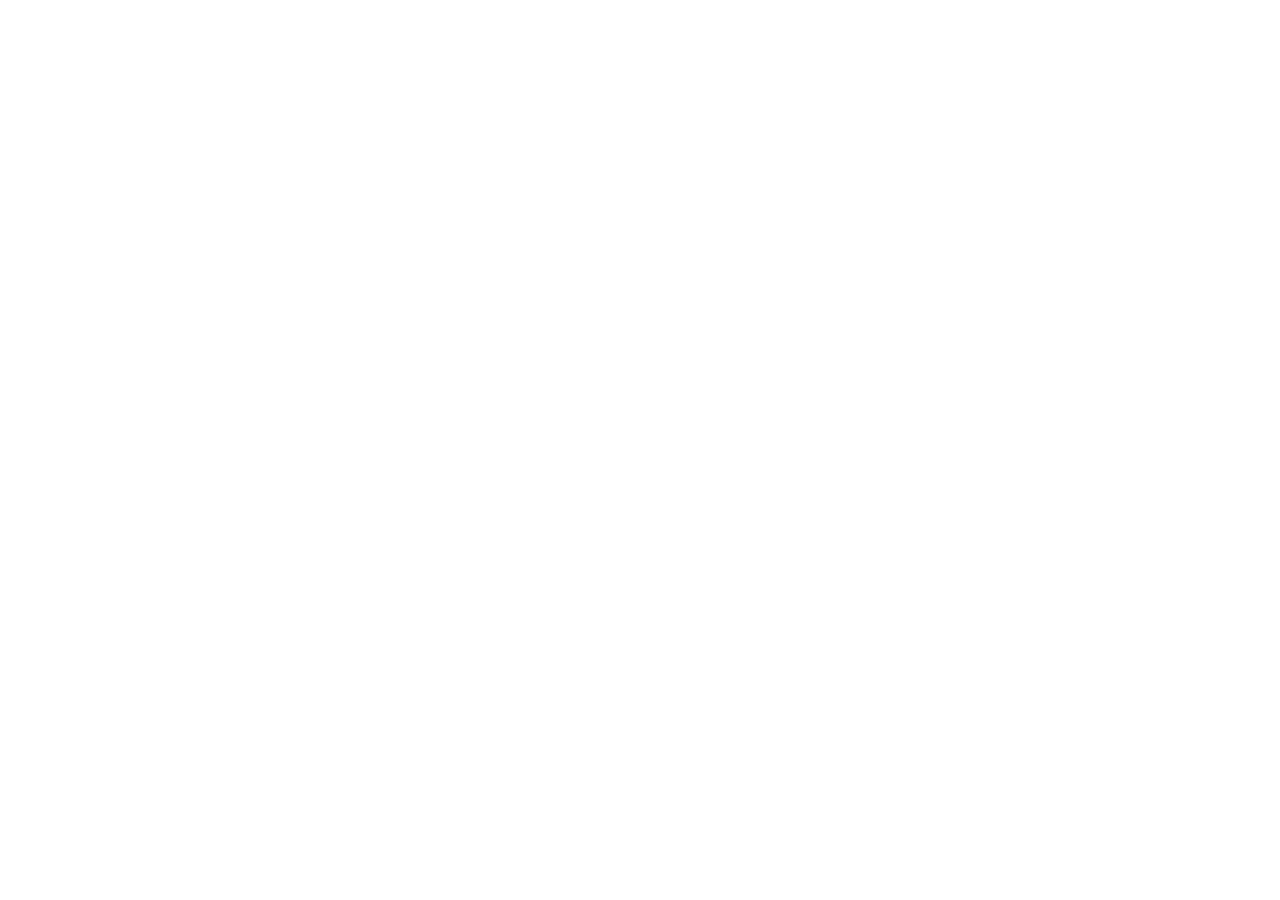
==== index.html @ 7ba695ba "Add files via upload" ====
<!doctype html>
<html lang="pt-BR">
<head>
  <meta charset="utf-8">
  <meta name="viewport" content="width=device-width, initial-scale=1">
  <title>Paróquia São Pedro Apóstolo · Venda das Pedras, Itaboraí</title>
  <meta name="description" content="Paróquia São Pedro Apóstolo, em Venda das Pedras, Itaboraí (RJ). Horários de missas, sacramentos, comunidades, avisos e contato.">
  <meta name="theme-color" content="#13294b">
  <link rel="icon" href="imagens/logo.svg" type="image/svg+xml">
  <link rel="preconnect" href="https://fonts.googleapis.com">
  <link rel="preconnect" href="https://fonts.gstatic.com" crossorigin>
  <link href="https://fonts.googleapis.com/css2?family=Cormorant+Garamond:ital,wght@0,600;0,700;1,600&family=Inter:wght@400;500;600;700&display=swap" rel="stylesheet">
  <link rel="stylesheet" href="assets/estilo.css">
</head>
<body data-pagina="inicio">
  <div id="app"></div>
  <noscript><p style="padding:24px">Ative o JavaScript para ver o site da Paróquia São Pedro Apóstolo. Telefone: (21) 2635-7331.</p></noscript>
  <!-- O conteúdo do site fica no arquivo conteudo.js -->
  <script src="conteudo.js"></script>
  <script src="assets/app.js"></script>
</body>
</html>
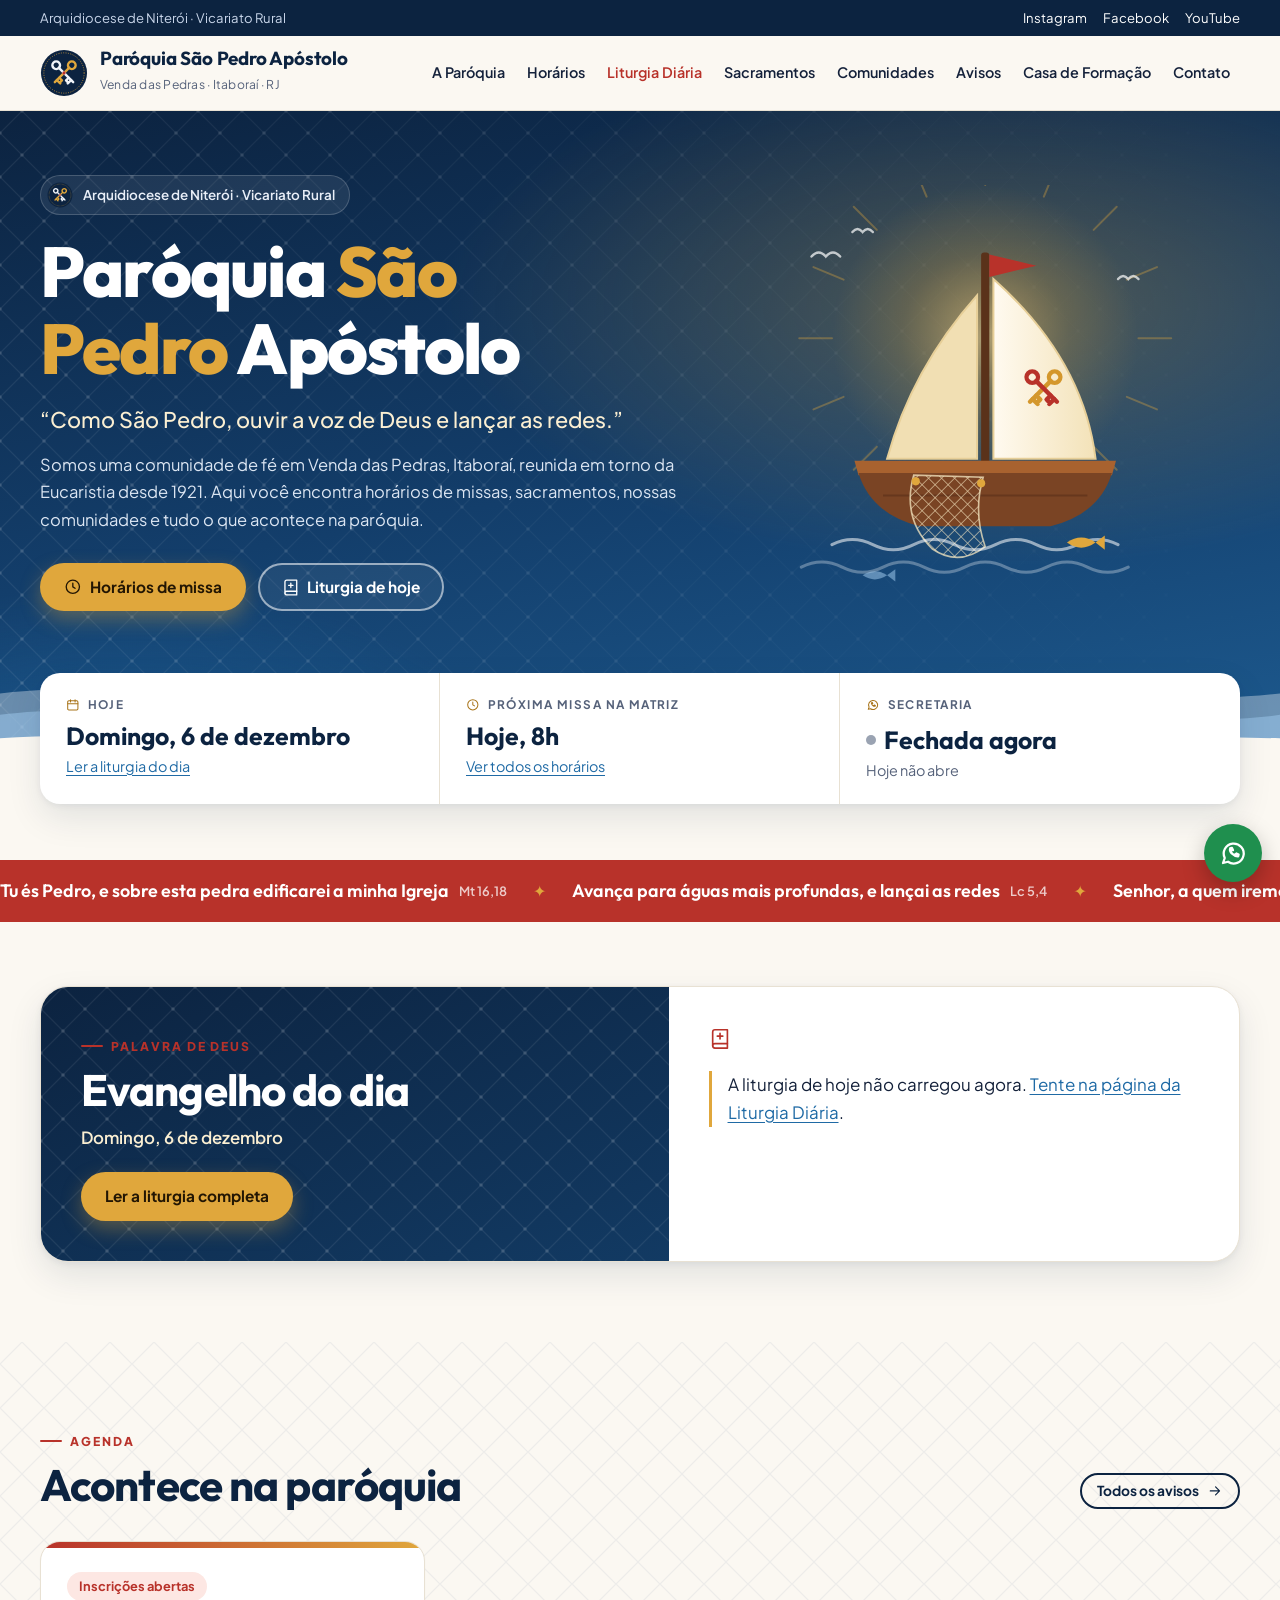
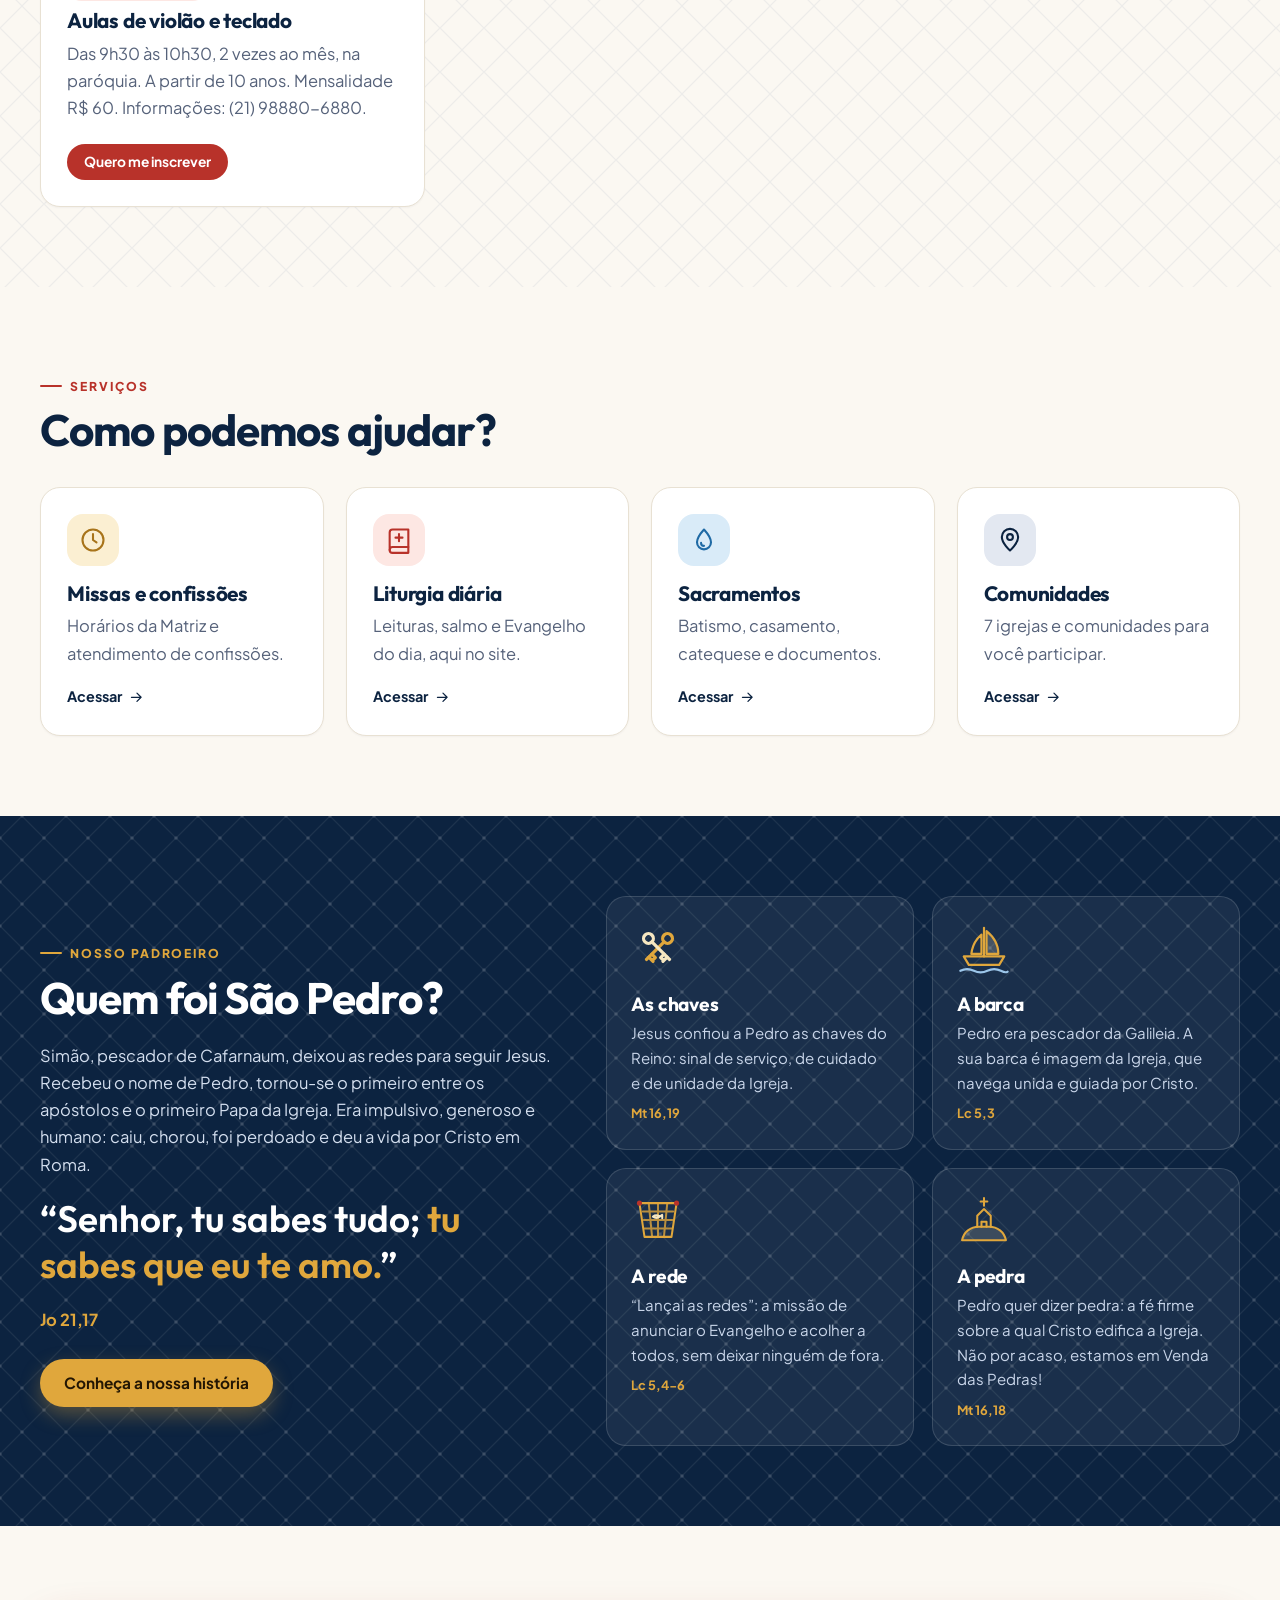
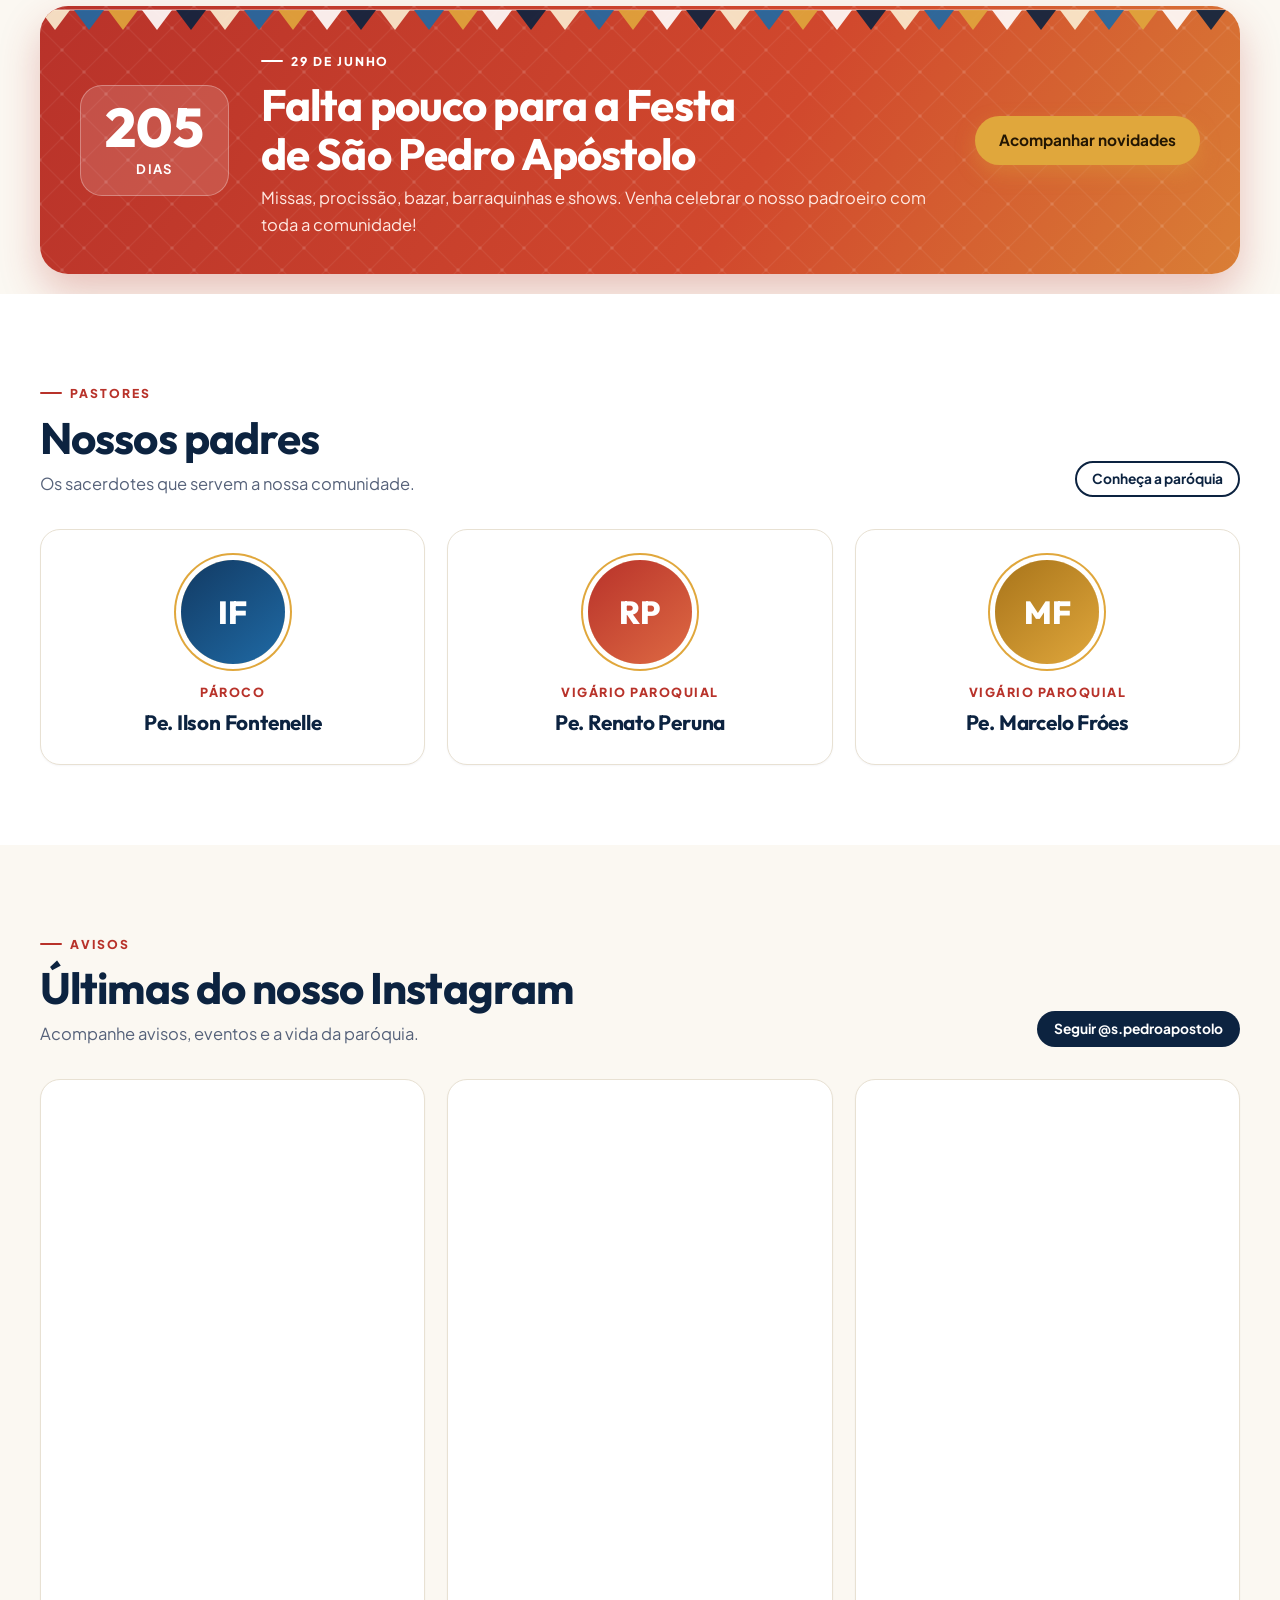
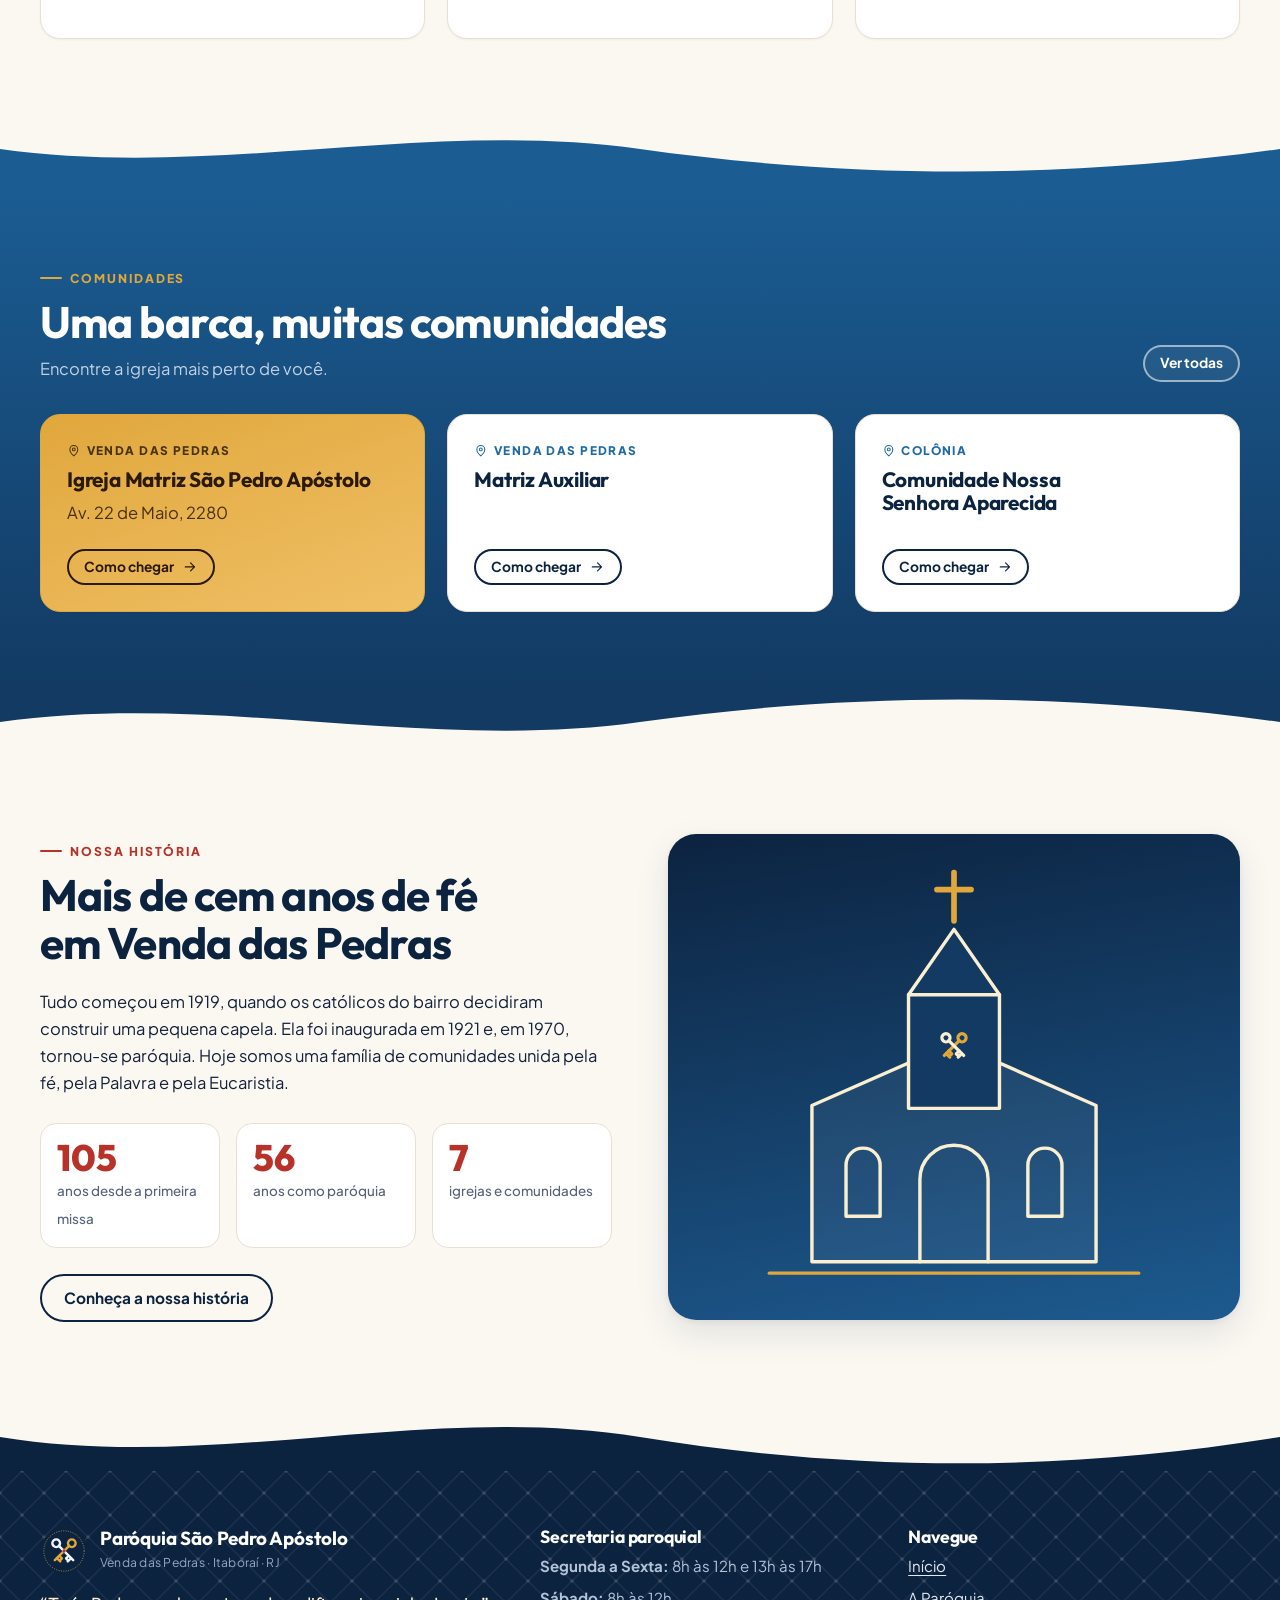
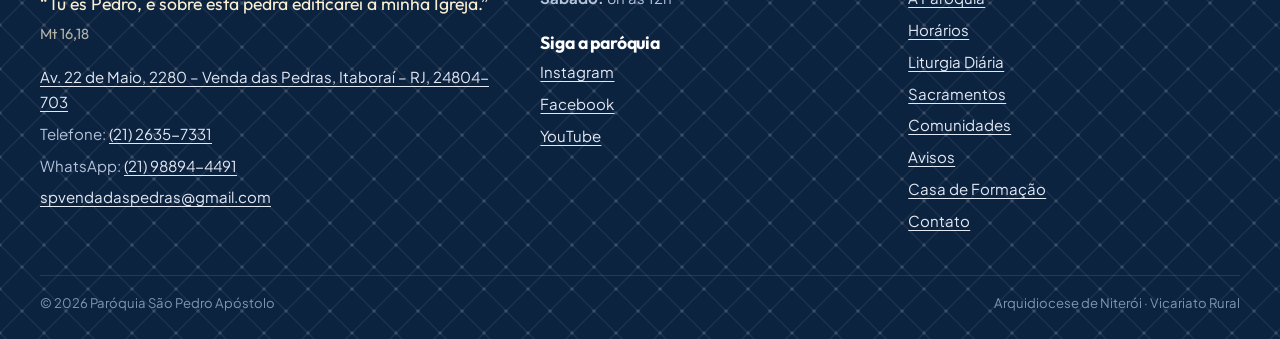
==== commit 1209edc7: "Add files via upload" ====
--- a/index.html
+++ b/index.html
@@ -4,19 +4,19 @@
   <meta charset="utf-8">
   <meta name="viewport" content="width=device-width, initial-scale=1">
   <title>Paróquia São Pedro Apóstolo · Venda das Pedras, Itaboraí</title>
-  <meta name="description" content="Paróquia São Pedro Apóstolo, em Venda das Pedras, Itaboraí (RJ). Horários de missas, sacramentos, comunidades, avisos e contato.">
-  <meta name="theme-color" content="#13294b">
-  <link rel="icon" href="imagens/logo.svg" type="image/svg+xml">
+  <meta name="description" content="Paróquia São Pedro Apóstolo, em Venda das Pedras, Itaboraí (RJ). Horários de missas, liturgia diária, sacramentos, comunidades, avisos e contato.">
+  <meta name="theme-color" content="#0c2340">
+  <link rel="icon" href="logo.svg" type="image/svg+xml">
   <link rel="preconnect" href="https://fonts.googleapis.com">
   <link rel="preconnect" href="https://fonts.gstatic.com" crossorigin>
-  <link href="https://fonts.googleapis.com/css2?family=Cormorant+Garamond:ital,wght@0,600;0,700;1,600&family=Inter:wght@400;500;600;700&display=swap" rel="stylesheet">
-  <link rel="stylesheet" href="assets/estilo.css">
+  <link href="https://fonts.googleapis.com/css2?family=Outfit:wght@500;600;700;800&family=Plus+Jakarta+Sans:wght@400;500;600;700;800&display=swap" rel="stylesheet">
+  <link rel="stylesheet" href="estilo.css">
 </head>
 <body data-pagina="inicio">
   <div id="app"></div>
   <noscript><p style="padding:24px">Ative o JavaScript para ver o site da Paróquia São Pedro Apóstolo. Telefone: (21) 2635-7331.</p></noscript>
   <!-- O conteúdo do site fica no arquivo conteudo.js -->
   <script src="conteudo.js"></script>
-  <script src="assets/app.js"></script>
+  <script src="app.js"></script>
 </body>
 </html>
--- a/estilo.css
+++ b/estilo.css
@@ -0,0 +1,478 @@
+/* Paróquia São Pedro Apóstolo — estilos
+   As cores principais ficam aqui em cima, se quiser mudar a identidade. */
+:root {
+  --noite: #0c2340;      /* azul profundo do mar */
+  --azul: #123a63;
+  --mar: #1f6aa5;
+  --mar-claro: #d9ebf8;
+  --ouro: #e0a73c;       /* chaves de ouro */
+  --ouro-escuro: #a8741a;
+  --ouro-claro: #fbefd2;
+  --vermelho: #b8322a;   /* vermelho dos apóstolos mártires */
+  --vermelho-claro: #fde7e3;
+  --creme: #fbf8f2;
+  --papel: #ffffff;
+  --texto: #14213a;
+  --suave: #56627a;
+  --linha: #e8e1d3;
+  --verde-wpp: #1f8f4e;
+  --raio: 20px;
+  --sombra: 0 2px 6px rgba(12, 35, 64, .06), 0 14px 34px rgba(12, 35, 64, .10);
+  --titulo: "Outfit", system-ui, -apple-system, "Segoe UI", sans-serif;
+  --sans: "Plus Jakarta Sans", system-ui, -apple-system, "Segoe UI", Roboto, sans-serif;
+  --rede: url("data:image/svg+xml,%3Csvg xmlns='http://www.w3.org/2000/svg' width='44' height='44'%3E%3Cpath d='M0 22L22 0L44 22L22 44Z' fill='none' stroke='%23ffffff' stroke-opacity='.07' stroke-width='1.2'/%3E%3Ccircle cx='22' cy='0' r='1.8' fill='%23ffffff' fill-opacity='.14'/%3E%3Ccircle cx='0' cy='22' r='1.8' fill='%23ffffff' fill-opacity='.14'/%3E%3Ccircle cx='44' cy='22' r='1.8' fill='%23ffffff' fill-opacity='.14'/%3E%3Ccircle cx='22' cy='44' r='1.8' fill='%23ffffff' fill-opacity='.14'/%3E%3C/svg%3E");
+  --rede-escura: url("data:image/svg+xml,%3Csvg xmlns='http://www.w3.org/2000/svg' width='44' height='44'%3E%3Cpath d='M0 22L22 0L44 22L22 44Z' fill='none' stroke='%23123a63' stroke-opacity='.06' stroke-width='1.2'/%3E%3C/svg%3E");
+  color-scheme: light;
+}
+
+*, *::before, *::after { box-sizing: border-box; }
+html { scroll-behavior: smooth; -webkit-text-size-adjust: 100%; }
+body {
+  margin: 0; font-family: var(--sans); font-size: 16.5px; line-height: 1.65;
+  color: var(--texto); background: var(--creme);
+}
+img { max-width: 100%; display: block; }
+a { color: var(--mar); text-underline-offset: 3px; }
+a:hover { color: var(--azul); }
+h1, h2, h3, h4 { font-family: var(--titulo); color: var(--noite); line-height: 1.1; margin: 0 0 .45em; letter-spacing: -.01em; text-wrap: balance; }
+h1 { font-size: clamp(2.5rem, 6.4vw, 4.4rem); font-weight: 800; letter-spacing: -.025em; }
+h2 { font-size: clamp(1.85rem, 4vw, 2.75rem); font-weight: 700; letter-spacing: -.02em; }
+h3 { font-size: 1.3rem; font-weight: 700; }
+p { margin: 0 0 1em; }
+:focus-visible { outline: 3px solid var(--ouro); outline-offset: 2px; border-radius: 6px; }
+
+.container { width: min(1200px, 100% - 32px); margin-inline: auto; }
+.pular { position: absolute; left: -999px; top: 8px; background: var(--noite); color: #fff; padding: 8px 14px; border-radius: 8px; z-index: 100; }
+.pular:focus { left: 8px; }
+.destaque-texto { color: var(--ouro); }
+.vermelho-texto { color: var(--vermelho); }
+
+/* ---------- Topo ---------- */
+.faixa { background: var(--noite); color: #c9d6ea; font-size: .82rem; }
+.faixa .container { display: flex; gap: 18px; justify-content: space-between; align-items: center; padding: 7px 0; flex-wrap: wrap; }
+.faixa a { color: #fff; text-decoration: none; }
+.faixa a:hover { color: var(--ouro); }
+.faixa-redes { display: flex; gap: 16px; }
+.faixa .cor-dia { display: inline-flex; align-items: center; gap: 6px; }
+
+.topo {
+  position: sticky; top: 0; z-index: 50;
+  background: rgba(251, 248, 242, .92); backdrop-filter: saturate(1.5) blur(12px);
+  border-bottom: 1px solid var(--linha);
+}
+.topo .container { display: flex; align-items: center; justify-content: space-between; gap: 28px; min-height: 74px; }
+.marca { display: flex; align-items: center; gap: 12px; text-decoration: none; color: var(--noite); }
+.marca img { width: 48px; height: 48px; transition: transform .4s ease; }
+.marca:hover img { transform: rotate(-12deg) scale(1.05); }
+.marca strong { font-family: var(--titulo); font-size: 1.18rem; font-weight: 700; line-height: 1.05; display: block; white-space: nowrap; letter-spacing: -.01em; }
+.marca span { font-size: .76rem; color: var(--suave); letter-spacing: .02em; }
+
+.menu { display: flex; gap: 2px; list-style: none; margin: 0; padding: 0; }
+.menu a {
+  display: block; white-space: nowrap; padding: 8px 10px; border-radius: 999px;
+  color: var(--texto); text-decoration: none; font-weight: 600; font-size: .9rem;
+  transition: background .2s ease, color .2s ease;
+}
+.menu a:hover { background: var(--ouro-claro); color: var(--noite); }
+.menu a[aria-current="page"] { background: var(--noite); color: #fff; }
+.menu a.menu-liturgia { color: var(--vermelho); }
+.menu a.menu-liturgia[aria-current="page"] { background: var(--vermelho); color: #fff; }
+.menu-botao {
+  display: none; border: 1px solid var(--linha); background: var(--papel); color: var(--noite);
+  border-radius: 12px; padding: 9px 14px; font: inherit; font-weight: 700; cursor: pointer;
+}
+@media (max-width: 1240px) {
+  .menu-botao { display: inline-flex; gap: 8px; align-items: center; }
+  .menu {
+    position: absolute; left: 0; right: 0; top: 100%; flex-direction: column; gap: 0; padding: 8px 16px 18px;
+    background: var(--creme); border-bottom: 1px solid var(--linha); box-shadow: 0 16px 28px rgba(12, 35, 64, .12); display: none;
+  }
+  .menu.aberto { display: flex; }
+  .menu a { padding: 12px 14px; border-radius: 12px; }
+}
+@media (max-width: 720px) { .faixa-redes { display: none; } }
+
+/* ---------- Botões ---------- */
+.botoes { display: flex; flex-wrap: wrap; gap: 12px; }
+.botao {
+  display: inline-flex; align-items: center; justify-content: center; gap: 8px;
+  padding: 13px 22px; border-radius: 999px; font-weight: 700; text-decoration: none; font-family: var(--sans);
+  border: 2px solid transparent; transition: transform .18s ease, background .18s ease, box-shadow .18s ease;
+  font-size: .96rem; line-height: 1.2; cursor: pointer;
+}
+.botao:hover { transform: translateY(-2px); }
+.botao-ouro { background: var(--ouro); color: #231603; box-shadow: 0 8px 20px rgba(224, 167, 60, .35); }
+.botao-ouro:hover { background: #ebb554; color: #231603; }
+.botao-claro { border-color: rgba(255, 255, 255, .55); color: #fff; background: rgba(255, 255, 255, .06); }
+.botao-claro:hover { background: rgba(255, 255, 255, .16); color: #fff; }
+.botao-azul { background: var(--noite); color: #fff; }
+.botao-azul:hover { background: var(--azul); color: #fff; }
+.botao-vermelho { background: var(--vermelho); color: #fff; }
+.botao-vermelho:hover { background: #9f2a23; color: #fff; }
+.botao-linha { border-color: var(--noite); color: var(--noite); background: transparent; }
+.botao-linha:hover { background: var(--noite); color: #fff; }
+.botao-wpp { background: var(--verde-wpp); color: #fff; }
+.botao-wpp:hover { background: #18773f; color: #fff; }
+.botao-pequeno { padding: 8px 15px; font-size: .86rem; }
+.icone { width: 1.15em; height: 1.15em; flex: none; }
+
+/* ---------- Capa (home) ---------- */
+.capa {
+  position: relative; overflow: hidden; color: #fff; isolation: isolate;
+  background:
+    radial-gradient(900px 420px at 78% 30%, rgba(224, 167, 60, .30), transparent 62%),
+    radial-gradient(700px 400px at 10% 110%, rgba(31, 106, 165, .55), transparent 60%),
+    linear-gradient(170deg, var(--noite) 0%, #133e6b 55%, #1d5a8f 100%);
+}
+.capa::before { content: ""; position: absolute; inset: 0; background-image: var(--rede); z-index: -1; mask-image: linear-gradient(90deg, #000 0%, rgba(0,0,0,.35) 60%, transparent 100%); }
+.capa-foto { position: absolute; inset: 0; width: 100%; height: 100%; object-fit: cover; opacity: .32; z-index: -2; }
+.capa .container { position: relative; display: grid; grid-template-columns: 1.1fr .9fr; gap: 24px; align-items: center; padding: 64px 0 150px; }
+.capa h1 { color: #fff; margin-bottom: .2em; }
+.capa h1 em { font-style: normal; color: var(--ouro); }
+.selo {
+  display: inline-flex; align-items: center; gap: 10px; margin-bottom: 18px;
+  background: rgba(255, 255, 255, .08); border: 1px solid rgba(255, 255, 255, .18);
+  padding: 6px 14px 6px 6px; border-radius: 999px; font-size: .84rem; font-weight: 600; color: #e9eff8;
+}
+.selo img { width: 26px; height: 26px; }
+.capa .frase { font-size: clamp(1.1rem, 2.1vw, 1.35rem); color: var(--ouro-claro); font-weight: 500; margin-bottom: 14px; }
+.capa .frase cite { font-style: normal; font-size: .8em; opacity: .75; margin-left: 6px; }
+.capa .texto { max-width: 54ch; color: #dbe5f2; margin-bottom: 30px; }
+.capa-arte { justify-self: center; width: min(470px, 100%); }
+.barca { transform-origin: 50% 80%; animation: balanco 7s ease-in-out infinite; }
+.peixe-pulo { animation: pulo 5s ease-in-out infinite; transform-origin: center; }
+@keyframes balanco { 0%, 100% { transform: translateY(0) rotate(-1.6deg); } 50% { transform: translateY(-8px) rotate(1.6deg); } }
+@keyframes pulo { 0%, 55%, 100% { opacity: 0; transform: translate(0, 18px) rotate(0); } 65% { opacity: 1; } 75% { opacity: 1; transform: translate(26px, -26px) rotate(40deg); } 88% { opacity: 0; transform: translate(52px, 10px) rotate(90deg); } }
+@media (max-width: 860px) {
+  .capa .container { grid-template-columns: 1fr; padding: 40px 0 130px; }
+  .capa-arte { order: -1; width: min(300px, 80%); margin-bottom: -10px; }
+}
+
+/* Ondas */
+.ondas { position: absolute; left: 0; right: 0; bottom: -1px; height: 120px; overflow: hidden; pointer-events: none; }
+.ondas svg { position: absolute; bottom: 0; width: 200%; height: 100%; }
+.ondas .o1 { animation: mar 18s linear infinite; opacity: .35; }
+.ondas .o2 { animation: mar 12s linear infinite reverse; opacity: .55; bottom: -6px; }
+.ondas .o3 { animation: mar 24s linear infinite; bottom: -14px; }
+@keyframes mar { from { transform: translateX(0); } to { transform: translateX(-50%); } }
+.divisor { display: block; width: 100%; height: 60px; }
+.divisor.virado { transform: scaleY(-1); }
+
+/* ---------- Hoje na paróquia ---------- */
+.hoje {
+  position: relative; z-index: 3; margin-top: -88px;
+  background: var(--papel); border-radius: var(--raio); box-shadow: var(--sombra);
+  display: grid; grid-template-columns: repeat(3, 1fr); overflow: hidden;
+}
+.hoje > div { padding: 22px 26px; border-right: 1px solid var(--linha); position: relative; }
+.hoje > div:last-child { border-right: 0; }
+.hoje .rotulo { font-size: .74rem; text-transform: uppercase; letter-spacing: .12em; color: var(--suave); font-weight: 700; display: flex; align-items: center; gap: 8px; }
+.hoje .valor { font-family: var(--titulo); font-size: 1.55rem; font-weight: 700; color: var(--noite); line-height: 1.2; margin: 6px 0 4px; }
+.hoje .detalhe { color: var(--suave); font-size: .9rem; }
+.hoje .rotulo .icone { color: var(--ouro-escuro); }
+.status { display: inline-flex; align-items: center; gap: 8px; }
+.status::before { content: ""; width: 10px; height: 10px; border-radius: 50%; background: #9aa3b2; flex: none; }
+.status.aberta { color: var(--verde-wpp); }
+.status.aberta::before { background: var(--verde-wpp); box-shadow: 0 0 0 5px rgba(31, 143, 78, .16); animation: pulsar 2s ease-in-out infinite; }
+@keyframes pulsar { 50% { box-shadow: 0 0 0 9px rgba(31, 143, 78, 0); } }
+.bolinha-cor { width: 12px; height: 12px; border-radius: 50%; display: inline-block; border: 1px solid rgba(0, 0, 0, .15); flex: none; }
+@media (max-width: 820px) {
+  .hoje { grid-template-columns: 1fr; }
+  .hoje > div { border-right: 0; border-bottom: 1px solid var(--linha); }
+  .hoje > div:last-child { border-bottom: 0; }
+}
+
+/* Faixa de versículos */
+.versos { background: var(--vermelho); color: #fff; overflow: hidden; margin-top: 56px; position: relative; }
+.versos-trilho { display: flex; width: max-content; animation: rolar 60s linear infinite; }
+.versos:hover .versos-trilho { animation-play-state: paused; }
+.versos-trilho span { white-space: nowrap; padding: 16px 0; font-family: var(--titulo); font-weight: 600; font-size: 1.12rem; display: inline-flex; align-items: center; gap: 10px; }
+.versos-trilho small { font-family: var(--sans); font-weight: 600; opacity: .75; font-size: .8rem; }
+.versos-trilho .sep { color: var(--ouro); padding: 0 26px; font-size: 1rem; }
+@keyframes rolar { to { transform: translateX(-50%); } }
+
+/* ---------- Seções ---------- */
+.secao { padding: 80px 0; position: relative; }
+.secao-branca { background: var(--papel); }
+.secao-rede { background-color: var(--creme); background-image: var(--rede-escura); }
+.secao-noite { background: var(--noite); color: #d3deee; isolation: isolate; overflow: hidden; }
+.secao-noite::before { content: ""; position: absolute; inset: 0; background-image: var(--rede); z-index: -1; }
+.secao-noite h2, .secao-noite h3 { color: #fff; }
+.secao-mar { background: linear-gradient(180deg, #1b5d93 0%, var(--azul) 100%); color: #dbe7f5; }
+.secao-mar h2, .secao-mar h3 { color: #fff; }
+.cabecalho-secao { display: flex; justify-content: space-between; align-items: end; gap: 16px; margin-bottom: 32px; flex-wrap: wrap; }
+.cabecalho-secao h2 { margin: 0; }
+.cabecalho-secao p { margin: 8px 0 0; color: var(--suave); max-width: 60ch; }
+.secao-noite .cabecalho-secao p, .secao-mar .cabecalho-secao p { color: #c2d1e6; }
+.olho { display: inline-flex; align-items: center; gap: 8px; font-size: .76rem; letter-spacing: .16em; text-transform: uppercase; font-weight: 800; color: var(--vermelho); margin-bottom: 10px; }
+.olho::before { content: ""; width: 22px; height: 2px; background: currentColor; border-radius: 2px; }
+.secao-noite .olho, .secao-mar .olho { color: var(--ouro); }
+
+.grade { display: grid; gap: 22px; }
+.grade-2 { grid-template-columns: repeat(2, 1fr); }
+.grade-3 { grid-template-columns: repeat(3, 1fr); }
+.grade-4 { grid-template-columns: repeat(4, 1fr); }
+@media (max-width: 1000px) { .grade-4, .grade-3 { grid-template-columns: repeat(2, 1fr); } }
+@media (max-width: 640px) { .grade-2, .grade-3, .grade-4 { grid-template-columns: 1fr; } }
+
+.cartao {
+  background: var(--papel); border: 1px solid var(--linha); border-radius: var(--raio);
+  padding: 26px; box-shadow: 0 1px 2px rgba(12, 35, 64, .04);
+  display: flex; flex-direction: column; gap: 8px; position: relative;
+  transition: transform .22s ease, box-shadow .22s ease, border-color .22s ease;
+}
+.cartao h3 { margin: 0; }
+.cartao p { margin: 0; color: var(--suave); }
+.cartao .botoes { margin-top: auto; padding-top: 14px; }
+
+/* Ícones coloridos */
+.simbolo { width: 52px; height: 52px; border-radius: 16px; display: grid; place-items: center; margin-bottom: 8px; flex: none; }
+.simbolo svg { width: 28px; height: 28px; }
+.tom-ouro { background: var(--ouro-claro); color: var(--ouro-escuro); }
+.tom-vermelho { background: var(--vermelho-claro); color: var(--vermelho); }
+.tom-mar { background: var(--mar-claro); color: var(--mar); }
+.tom-noite { background: #e3e8f1; color: var(--noite); }
+
+/* Destaques */
+.destaque { overflow: hidden; padding-top: 30px; }
+.destaque::before { content: ""; position: absolute; left: 0; right: 0; top: 0; height: 6px; background: linear-gradient(90deg, var(--vermelho), var(--ouro)); }
+.destaque .quando { align-self: flex-start; font-weight: 700; color: var(--vermelho); background: var(--vermelho-claro); font-size: .8rem; padding: 4px 12px; border-radius: 999px; }
+.destaque:hover { transform: translateY(-4px); box-shadow: var(--sombra); }
+
+/* Atalhos */
+.atalho { text-decoration: none; color: inherit; overflow: hidden; }
+.atalho::after {
+  content: ""; position: absolute; right: -30px; bottom: -30px; width: 110px; height: 110px; border-radius: 50%;
+  background: var(--ouro-claro); opacity: 0; transform: scale(.6); transition: all .3s ease;
+}
+.atalho:hover { transform: translateY(-4px); box-shadow: var(--sombra); border-color: var(--ouro); color: inherit; }
+.atalho:hover::after { opacity: .7; transform: scale(1); }
+.atalho .seta { color: var(--noite); font-weight: 700; font-size: .9rem; margin-top: auto; padding-top: 10px; display: inline-flex; gap: 6px; align-items: center; position: relative; z-index: 1; }
+.atalho .seta .icone { transition: transform .2s ease; }
+.atalho:hover .seta .icone { transform: translateX(4px); }
+
+/* Evangelho do dia */
+.evangelho {
+  display: grid; grid-template-columns: 1.1fr 1fr; gap: 0; border-radius: 28px; overflow: hidden;
+  background: var(--papel); box-shadow: var(--sombra); border: 1px solid var(--linha);
+}
+.evangelho-lado {
+  background: linear-gradient(160deg, var(--noite), var(--azul)); color: #dbe5f2; padding: 40px; position: relative; isolation: isolate;
+}
+.evangelho-lado::before { content: ""; position: absolute; inset: 0; background-image: var(--rede); z-index: -1; }
+.evangelho-lado h2 { color: #fff; margin-bottom: 10px; }
+.evangelho-lado .liturgia-nome { font-size: 1.05rem; color: var(--ouro-claro); font-weight: 600; }
+.evangelho-texto { padding: 40px; display: flex; flex-direction: column; gap: 12px; }
+.evangelho-texto .ref { font-family: var(--titulo); font-weight: 700; font-size: 1.2rem; color: var(--vermelho); }
+.evangelho-texto blockquote { margin: 0; font-size: 1.06rem; color: var(--texto); border-left: 3px solid var(--ouro); padding-left: 16px; }
+.cor-tag { display: inline-flex; align-items: center; gap: 8px; background: rgba(255, 255, 255, .1); border: 1px solid rgba(255, 255, 255, .2); padding: 4px 12px; border-radius: 999px; font-size: .82rem; font-weight: 600; color: #fff; }
+@media (max-width: 860px) { .evangelho { grid-template-columns: 1fr; } .evangelho-lado, .evangelho-texto { padding: 28px; } }
+
+/* Símbolos de São Pedro */
+.simbolos { display: grid; grid-template-columns: .9fr 1.1fr; gap: 48px; align-items: center; }
+.simbolos-grade { display: grid; grid-template-columns: repeat(2, 1fr); gap: 18px; }
+.simbolo-cartao {
+  background: rgba(255, 255, 255, .06); border: 1px solid rgba(255, 255, 255, .14); border-radius: var(--raio);
+  padding: 24px; transition: transform .25s ease, background .25s ease;
+}
+.simbolo-cartao:hover { transform: translateY(-4px); background: rgba(255, 255, 255, .1); }
+.simbolo-cartao svg { width: 54px; height: 54px; margin-bottom: 12px; }
+.simbolo-cartao h3 { font-size: 1.2rem; margin-bottom: 6px; }
+.simbolo-cartao p { margin: 0; font-size: .94rem; color: #c9d6ea; }
+.simbolo-cartao cite { display: block; margin-top: 8px; font-style: normal; font-size: .8rem; color: var(--ouro); font-weight: 700; }
+.citacao-grande { font-family: var(--titulo); font-size: clamp(1.6rem, 3.2vw, 2.3rem); font-weight: 600; line-height: 1.25; color: #fff; margin: 18px 0; }
+.citacao-grande span { color: var(--ouro); }
+@media (max-width: 900px) { .simbolos { grid-template-columns: 1fr; gap: 28px; } }
+@media (max-width: 520px) { .simbolos-grade { grid-template-columns: 1fr; } }
+
+/* Contagem da festa */
+.festa {
+  display: grid; grid-template-columns: auto 1fr auto; gap: 32px; align-items: center;
+  background: linear-gradient(120deg, var(--vermelho) 0%, #d1482d 60%, var(--ouro) 130%);
+  color: #fff; border-radius: 28px; padding: 36px 40px; position: relative; overflow: hidden; isolation: isolate;
+  box-shadow: 0 18px 40px rgba(184, 50, 42, .28);
+}
+.festa::before { content: ""; position: absolute; inset: 0; background-image: var(--rede); z-index: -1; opacity: .8; }
+.festa h2 { color: #fff; margin-bottom: 6px; }
+.festa p { margin: 0; color: #ffe9e2; }
+.festa-numero { text-align: center; background: rgba(255, 255, 255, .14); border: 1px solid rgba(255, 255, 255, .3); border-radius: 22px; padding: 14px 24px; min-width: 140px; }
+.festa-numero strong { display: block; font-family: var(--titulo); font-size: 3.4rem; font-weight: 800; line-height: 1; }
+.festa-numero span { font-size: .82rem; font-weight: 700; text-transform: uppercase; letter-spacing: .1em; }
+.festa-bandeirinhas { position: absolute; top: 0; left: 0; right: 0; height: 26px; z-index: -1; }
+@media (max-width: 860px) { .festa { grid-template-columns: 1fr; text-align: center; padding: 40px 24px 28px; } .festa .botoes { justify-content: center; } .festa-numero { justify-self: center; } }
+
+/* Comunidades */
+.comunidade .bairro { font-size: .74rem; text-transform: uppercase; letter-spacing: .12em; font-weight: 800; color: var(--mar); display: inline-flex; gap: 6px; align-items: center; }
+.comunidade:hover { transform: translateY(-4px); box-shadow: var(--sombra); }
+.secao-mar .cartao h3 { color: var(--noite); }
+.comunidade.principal { background: linear-gradient(160deg, var(--ouro) 0%, #f0c066 100%); border-color: var(--ouro); }
+.comunidade.principal h3 { color: #2a1903; }
+.comunidade.principal p, .comunidade.principal .bairro { color: #4a3209; }
+.comunidade.principal .botao-linha { border-color: #2a1903; color: #2a1903; }
+.comunidade.principal .botao-linha:hover { background: #2a1903; color: #fff; }
+
+/* Clero */
+.pessoa { align-items: center; text-align: center; padding: 30px 22px; }
+.pessoa:hover { transform: translateY(-4px); box-shadow: var(--sombra); }
+.avatar {
+  width: 104px; height: 104px; border-radius: 50%; display: grid; place-items: center; margin-bottom: 10px;
+  font-family: var(--titulo); font-size: 2rem; font-weight: 800; color: #fff; overflow: hidden; flex: none;
+  background: linear-gradient(140deg, var(--azul), var(--mar)); box-shadow: 0 0 0 5px var(--papel), 0 0 0 7px var(--ouro);
+}
+.pessoa:nth-child(3n+2) .avatar { background: linear-gradient(140deg, var(--vermelho), #de6a43); }
+.pessoa:nth-child(3n+3) .avatar { background: linear-gradient(140deg, var(--ouro-escuro), var(--ouro)); }
+.avatar img { width: 100%; height: 100%; object-fit: cover; }
+.pessoa .cargo { font-size: .78rem; text-transform: uppercase; letter-spacing: .12em; font-weight: 800; color: var(--vermelho); }
+.chips { display: flex; flex-wrap: wrap; gap: 10px; list-style: none; padding: 0; margin: 0; }
+.chips li { background: var(--papel); border: 1px solid var(--linha); border-radius: 999px; padding: 9px 18px; font-weight: 600; display: inline-flex; align-items: center; gap: 8px; }
+.chips li::before { content: ""; width: 8px; height: 8px; border-radius: 50%; background: var(--ouro); }
+
+/* Instagram */
+.insta-grade { display: grid; grid-template-columns: repeat(3, 1fr); gap: 22px; }
+.insta-grade iframe { width: 100%; height: 560px; border: 1px solid var(--linha); border-radius: var(--raio); background: var(--papel); box-shadow: 0 1px 2px rgba(12, 35, 64, .05); }
+@media (max-width: 1000px) { .insta-grade { grid-template-columns: repeat(2, 1fr); } }
+@media (max-width: 640px) { .insta-grade { grid-template-columns: 1fr; } .insta-grade iframe { height: 600px; } }
+
+/* Sobre / números */
+.sobre { display: grid; grid-template-columns: 1fr 1fr; gap: 56px; align-items: center; }
+.numeros { display: grid; grid-template-columns: repeat(3, 1fr); gap: 16px; margin-top: 26px; }
+.numeros div { background: var(--papel); border: 1px solid var(--linha); border-radius: 16px; padding: 16px; }
+.numeros strong { display: block; font-family: var(--titulo); font-size: 2.3rem; font-weight: 800; color: var(--vermelho); line-height: 1; }
+.numeros span { font-size: .84rem; color: var(--suave); font-weight: 500; }
+.moldura { border-radius: 28px; overflow: hidden; aspect-ratio: 4 / 3.4; background: linear-gradient(170deg, var(--noite), #1d5a8f); box-shadow: var(--sombra); position: relative; }
+.moldura img { width: 100%; height: 100%; object-fit: cover; }
+.moldura > svg { width: 100%; height: 100%; }
+@media (max-width: 860px) { .sobre { grid-template-columns: 1fr; gap: 30px; } .numeros strong { font-size: 1.8rem; } }
+
+/* ---------- Páginas internas ---------- */
+.titulo-pagina { background: linear-gradient(165deg, var(--noite) 0%, var(--azul) 100%); color: #d3deee; padding: 56px 0 110px; position: relative; overflow: hidden; isolation: isolate; }
+.titulo-pagina::before { content: ""; position: absolute; inset: 0; background-image: var(--rede); z-index: -1; }
+.titulo-pagina .marca-dagua { position: absolute; right: -40px; top: 50%; transform: translateY(-58%) rotate(-12deg); width: 300px; opacity: .13; z-index: -1; }
+.titulo-pagina h1 { color: #fff; font-size: clamp(2.3rem, 5.4vw, 3.6rem); margin-bottom: 10px; }
+.titulo-pagina p { margin: 0; max-width: 62ch; font-size: 1.05rem; }
+.migalha { font-size: .84rem; margin-bottom: 12px; color: var(--ouro); font-weight: 600; }
+.migalha a { color: var(--ouro-claro); }
+.titulo-pagina .ondas { height: 80px; }
+
+.horarios { list-style: none; margin: 0; padding: 0; background: var(--papel); border: 1px solid var(--linha); border-radius: var(--raio); overflow: hidden; }
+.horarios li { display: flex; justify-content: space-between; gap: 16px; padding: 15px 22px; border-bottom: 1px solid var(--linha); align-items: center; }
+.horarios li:last-child { border-bottom: 0; }
+.horarios .dia { font-weight: 700; }
+.horarios .horas { display: flex; gap: 8px; flex-wrap: wrap; justify-content: flex-end; }
+.horarios .hora { background: var(--ouro-claro); color: #5b3d06; border-radius: 999px; padding: 4px 13px; font-weight: 700; font-size: .9rem; font-variant-numeric: tabular-nums; }
+.horarios li.hoje-dia { background: #fff7e8; box-shadow: inset 5px 0 0 var(--ouro); }
+.horarios li.hoje-dia .dia::after { content: "hoje"; margin-left: 10px; font-size: .7rem; text-transform: uppercase; letter-spacing: .08em; background: var(--vermelho); color: #fff; padding: 3px 9px; border-radius: 999px; vertical-align: middle; }
+
+.lista { margin: 0; padding-left: 1.2em; }
+.lista li { margin-bottom: 7px; }
+.lista li::marker { color: var(--vermelho); }
+.nota { background: var(--ouro-claro); border-radius: 14px; padding: 14px 18px; color: #5b3d06; font-size: .93rem; border-left: 4px solid var(--ouro); }
+
+.tempo { list-style: none; margin: 0; padding: 0; position: relative; }
+.tempo::before { content: ""; position: absolute; left: 44px; top: 8px; bottom: 8px; width: 2px; background: repeating-linear-gradient(180deg, var(--ouro) 0 6px, transparent 6px 12px); }
+.tempo li { display: grid; grid-template-columns: 90px 1fr; gap: 18px; padding-bottom: 22px; position: relative; }
+.tempo .ano { font-family: var(--titulo); font-weight: 800; font-size: 1.15rem; color: #fff; background: var(--noite); text-align: center; position: relative; z-index: 1; height: fit-content; border-radius: 999px; padding: 5px 0; box-shadow: 0 0 0 4px var(--creme); }
+.tempo li:last-child .ano { background: var(--vermelho); }
+.tempo p { margin: 5px 0 0; }
+
+details.sacramento { background: var(--papel); border: 1px solid var(--linha); border-radius: var(--raio); margin-bottom: 14px; overflow: hidden; transition: box-shadow .2s ease; }
+details.sacramento[open] { box-shadow: var(--sombra); border-color: var(--ouro); }
+details.sacramento summary {
+  cursor: pointer; list-style: none; padding: 20px 24px; display: flex; gap: 16px; align-items: center;
+  font-family: var(--titulo); font-size: 1.3rem; font-weight: 700; color: var(--noite);
+}
+details.sacramento summary .simbolo { margin: 0; width: 46px; height: 46px; border-radius: 14px; }
+details.sacramento summary .simbolo svg { width: 24px; height: 24px; }
+details.sacramento summary::-webkit-details-marker { display: none; }
+details.sacramento summary::after { content: "+"; margin-left: auto; font-size: 1.7rem; color: var(--vermelho); line-height: 1; font-weight: 400; }
+details.sacramento[open] summary::after { content: "–"; }
+details.sacramento .corpo { padding: 0 24px 24px 86px; }
+details.sacramento .corpo h4 { margin: 18px 0 6px; font-size: 1rem; color: var(--noite); }
+@media (max-width: 640px) { details.sacramento .corpo { padding: 0 20px 22px; } }
+
+.mapa { width: 100%; height: 400px; border: 0; border-radius: var(--raio); box-shadow: var(--sombra); background: #e6edf5; }
+
+.pix { display: inline-flex; flex-wrap: wrap; align-items: center; gap: 12px; background: rgba(255, 255, 255, .1); border: 1px dashed rgba(255, 255, 255, .4); border-radius: 14px; padding: 12px 16px; }
+.pix code { font-size: 1.05rem; color: #fff; font-family: ui-monospace, Menlo, Consolas, monospace; word-break: break-all; }
+.chamada { text-align: center; }
+.chamada p { max-width: 56ch; margin: 0 auto 20px; }
+
+/* ---------- Liturgia ---------- */
+.lit-controles { display: flex; flex-wrap: wrap; gap: 10px; align-items: center; justify-content: space-between; background: var(--papel); border: 1px solid var(--linha); border-radius: 18px; padding: 12px; box-shadow: var(--sombra); position: relative; z-index: 3; margin-top: -60px; }
+.lit-controles .grupo { display: flex; gap: 8px; align-items: center; flex-wrap: wrap; }
+.lit-controles button, .lit-controles input {
+  font: inherit; font-weight: 600; font-size: .9rem; border: 1px solid var(--linha); background: var(--creme); color: var(--noite);
+  border-radius: 12px; padding: 9px 14px; cursor: pointer;
+}
+.lit-controles button:hover { border-color: var(--ouro); background: var(--ouro-claro); }
+.lit-controles .hoje-btn { background: var(--noite); color: #fff; border-color: var(--noite); }
+.lit-cabeca { display: flex; flex-wrap: wrap; gap: 16px; align-items: center; justify-content: space-between; margin: 36px 0 20px; }
+.lit-cabeca h2 { margin: 6px 0 0; font-size: clamp(1.6rem, 3.4vw, 2.3rem); }
+.lit-cor { display: inline-flex; align-items: center; gap: 8px; font-weight: 700; font-size: .84rem; background: var(--papel); border: 1px solid var(--linha); padding: 5px 13px; border-radius: 999px; }
+.lit-atalhos { display: flex; flex-wrap: wrap; gap: 8px; margin-bottom: 26px; }
+.lit-atalhos a { text-decoration: none; font-weight: 700; font-size: .86rem; color: var(--noite); background: var(--papel); border: 1px solid var(--linha); padding: 7px 14px; border-radius: 999px; }
+.lit-atalhos a:hover { border-color: var(--ouro); background: var(--ouro-claro); }
+.leitura { background: var(--papel); border: 1px solid var(--linha); border-radius: 24px; padding: 34px clamp(22px, 5vw, 48px); margin-bottom: 20px; scroll-margin-top: 100px; position: relative; overflow: hidden; }
+.leitura::before { content: ""; position: absolute; left: 0; top: 0; bottom: 0; width: 6px; background: var(--cor-lit, var(--ouro)); }
+.leitura .tipo { font-size: .74rem; letter-spacing: .16em; text-transform: uppercase; font-weight: 800; color: var(--vermelho); }
+.leitura h3 { font-size: 1.45rem; margin: 6px 0 2px; }
+.leitura .ref { font-weight: 700; color: var(--ouro-escuro); margin-bottom: 16px; display: block; }
+.leitura .texto { font-size: var(--lit-fonte, 1.08rem); line-height: 1.85; max-width: 72ch; white-space: pre-line; }
+.leitura .texto sup { font-size: .62em; color: var(--ouro-escuro); font-weight: 700; margin-right: 2px; }
+.leitura .final { margin-top: 18px; font-weight: 700; color: var(--noite); }
+.leitura .final span { display: block; color: var(--suave); font-weight: 600; }
+.refrao { background: var(--ouro-claro); border-radius: 14px; padding: 14px 18px; font-weight: 700; color: #4b3207; margin-bottom: 16px; font-size: var(--lit-fonte, 1.08rem); }
+.refrao b { color: var(--vermelho); margin-right: 6px; }
+.leitura.evangelho-leitura { background: linear-gradient(180deg, #fffaf0, var(--papel) 140px); border-color: var(--ouro); }
+.oracao { background: var(--noite); color: #dbe5f2; border-radius: 24px; padding: 30px clamp(22px, 5vw, 48px); margin-bottom: 20px; position: relative; overflow: hidden; isolation: isolate; }
+.oracao::before { content: ""; position: absolute; inset: 0; background-image: var(--rede); z-index: -1; }
+.oracao .tipo { color: var(--ouro); font-size: .74rem; letter-spacing: .16em; text-transform: uppercase; font-weight: 800; }
+.oracao p { margin: 10px 0 0; font-size: var(--lit-fonte, 1.08rem); line-height: 1.8; }
+.carregando { display: grid; gap: 14px; }
+.carregando div { height: 18px; border-radius: 8px; background: linear-gradient(90deg, #ece6d9 25%, #f6f2ea 50%, #ece6d9 75%); background-size: 200% 100%; animation: brilho 1.4s infinite; }
+@keyframes brilho { to { background-position: -200% 0; } }
+.lit-fonte { font-size: .8rem; color: var(--suave); margin-top: 22px; }
+
+/* ---------- Rodapé ---------- */
+.rodape { background: var(--noite); color: #b4c3da; padding: 30px 0 26px; font-size: .94rem; position: relative; isolation: isolate; }
+.rodape::before { content: ""; position: absolute; inset: 0; background-image: var(--rede); z-index: -1; }
+.rodape-onda { display: block; width: 100%; height: 70px; margin-bottom: -1px; }
+.rodape h3 { color: #fff; font-size: 1.1rem; }
+.rodape a { color: #e3e9f3; }
+.rodape a:hover { color: var(--ouro); }
+.rodape .grade { grid-template-columns: 1.4fr 1fr 1fr; gap: 36px; padding-top: 26px; }
+.rodape .marca { color: #fff; margin-bottom: 14px; }
+.rodape .marca span { color: #94a8c6; }
+.rodape ul { list-style: none; padding: 0; margin: 0; }
+.rodape li { margin-bottom: 7px; }
+.rodape-verso { font-family: var(--titulo); font-size: 1.1rem; color: var(--ouro-claro); margin: 10px 0 18px; }
+.rodape-fim { border-top: 1px solid rgba(255, 255, 255, .1); margin-top: 34px; padding-top: 16px; font-size: .82rem; color: #8195b3; display: flex; justify-content: space-between; gap: 12px; flex-wrap: wrap; }
+@media (max-width: 860px) { .rodape .grade { grid-template-columns: 1fr; } }
+
+.wpp-flutuante {
+  position: fixed; right: 18px; bottom: 18px; z-index: 60; width: 58px; height: 58px; border-radius: 50%;
+  background: var(--verde-wpp); color: #fff; display: grid; place-items: center; box-shadow: 0 8px 22px rgba(0, 0, 0, .25);
+  transition: transform .2s ease;
+}
+.wpp-flutuante:hover { color: #fff; transform: scale(1.08); }
+.wpp-flutuante svg { width: 30px; height: 30px; }
+
+.vazio { color: var(--suave); font-style: italic; }
+
+/* Animação de entrada */
+.anim .revelar { opacity: 0; transform: translateY(22px); transition: opacity .7s ease, transform .7s ease; }
+.anim .revelar.visivel { opacity: 1; transform: none; }
+
+@media (prefers-reduced-motion: reduce) {
+  html { scroll-behavior: auto; }
+  *, *::before, *::after { animation: none !important; transition: none !important; }
+  .anim .revelar { opacity: 1; transform: none; }
+}
+
+@media (max-width: 480px) {
+  .marca { min-width: 0; }
+  .marca strong { font-size: 1.08rem; white-space: normal; }
+  .marca span { display: none; }
+  .marca img { width: 40px; height: 40px; }
+  .menu-botao { padding: 8px 12px; }
+}
